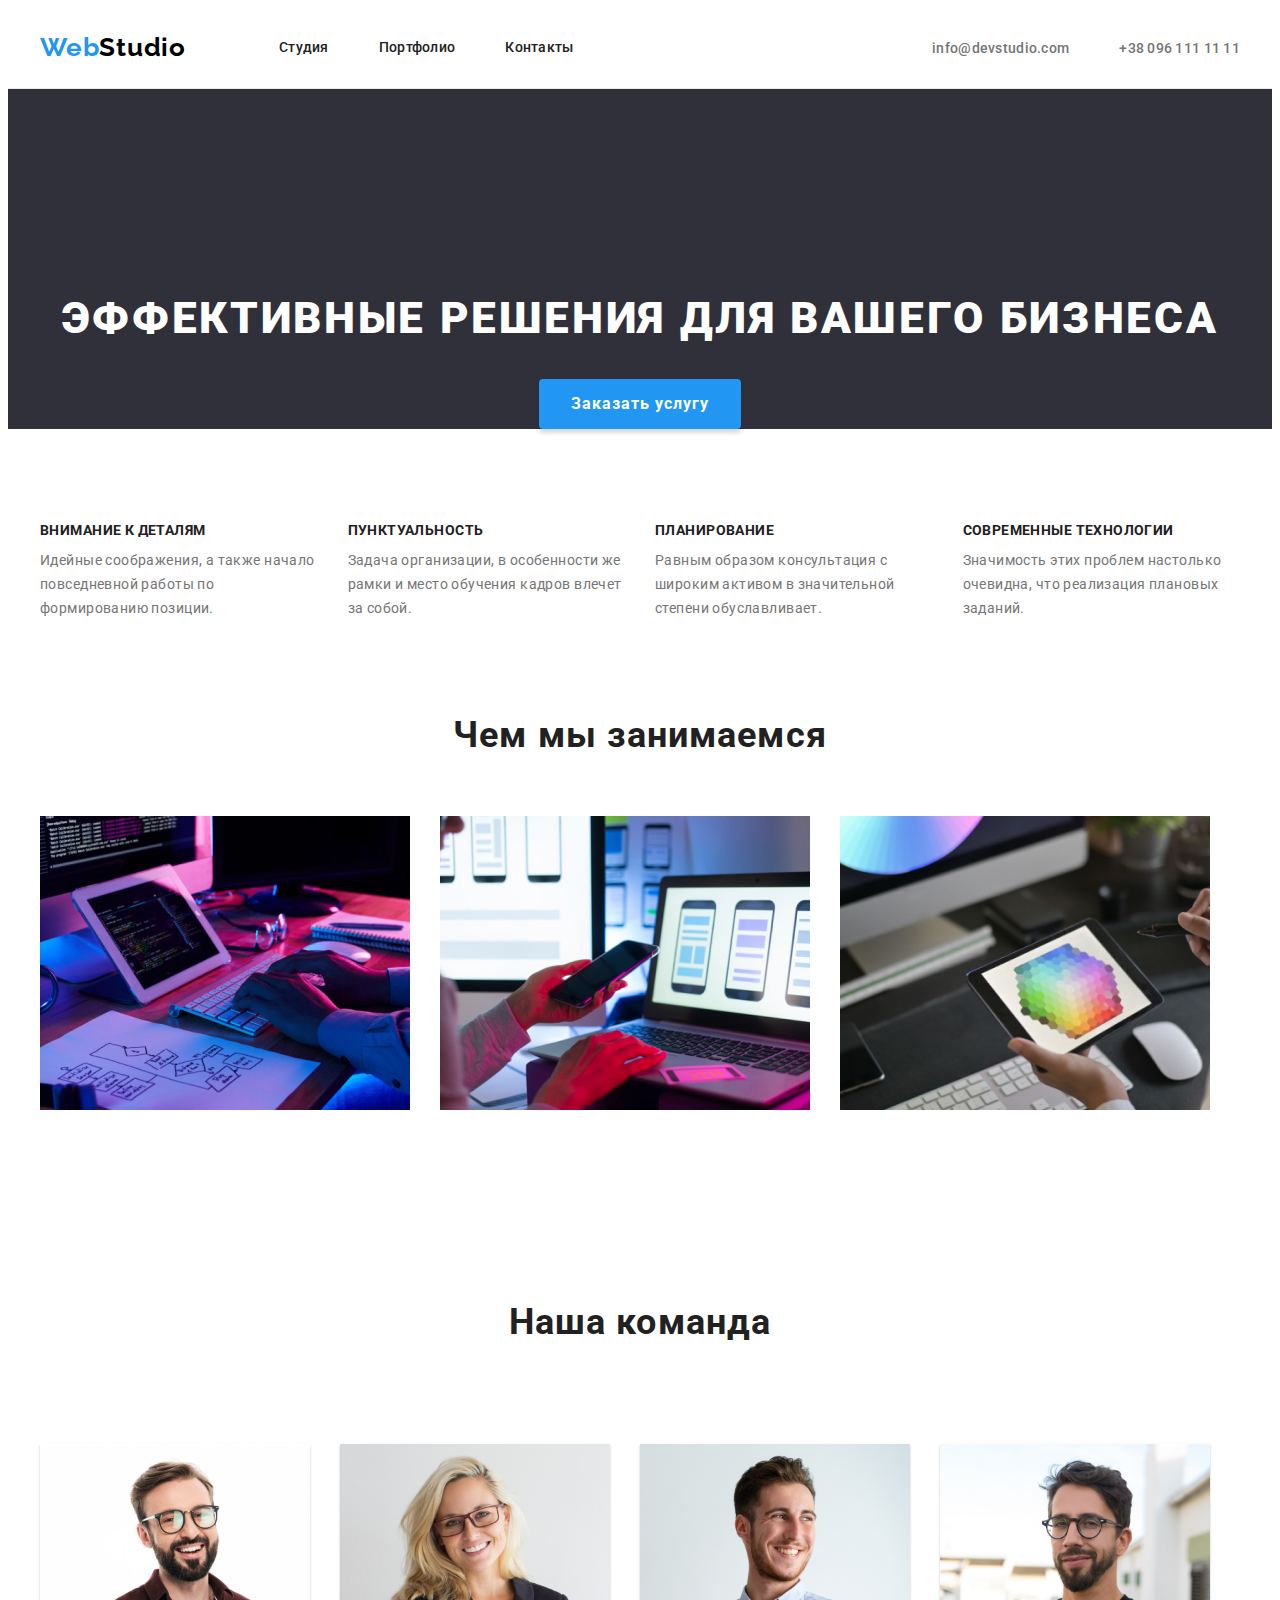
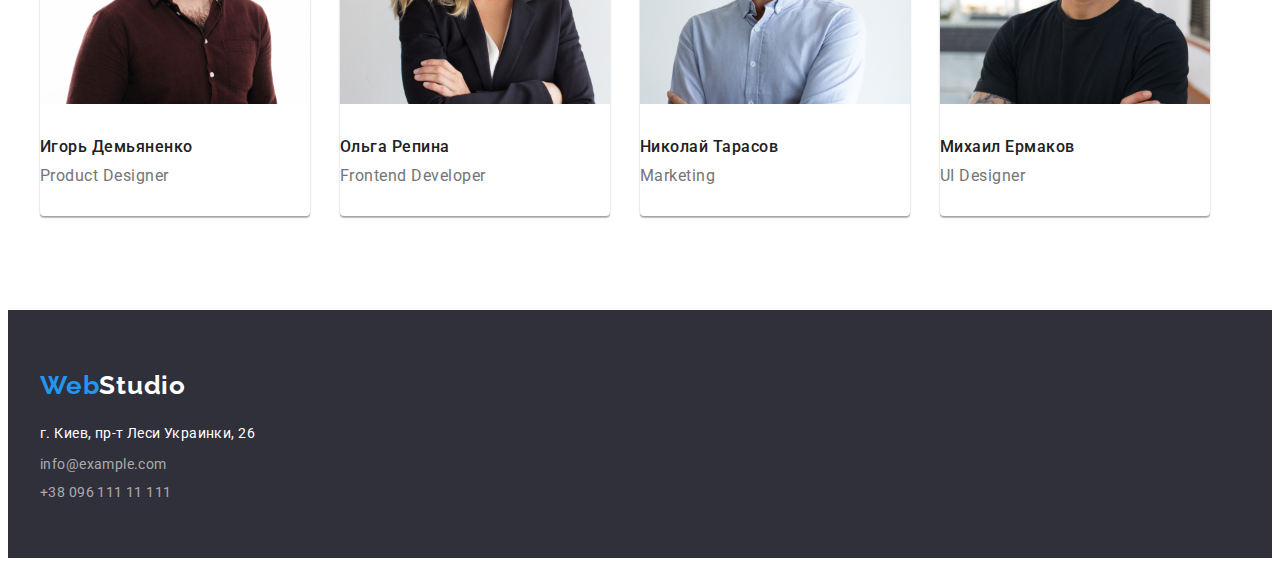
==== index.html @ ff7e905e "Додав стилі та геометрію" ====
<!DOCTYPE html>
<html lang="ru">
    <meta charset="UTF-8" />
    <meta http-equiv="X-UA-Compatible" content="IE=edge" />
    <meta name="viewport" content="width=, initial-scale=1.0" />
    <title>Студия</title>
    <link rel="stylesheet" href="https://fonts.googleapis.com/css2?family=Raleway:wght@700&family=Roboto:wght@400;500;700;900&display=swap" />
    <link rel="stylesheet" 
    href="https://cdnjs.cloudflare.com/ajax/libs/modern-normalize/1.1.0/modern-normalize.min.css" 
    integrity="sha512-wpPYUAdjBVSE4KJnH1VR1HeZfpl1ub8YT/NKx4PuQ5NmX2tKuGu6U/JRp5y+Y8XG2tV+wKQpNHVUX03MfMFn9Q==" 
    crossorigin="anonymous" 
    referrerpolicy="no-referrer" />
    <link rel="stylesheet" href="./css/style.css">
  </head>


  <body>
    <!--Header -->
    <header class="page-header">
        <nav class="container main-nav">
          <a href="index.html" class="logo up"><span class="slogan">Web</span>Studio</a>
          <ul class="site-nav list">
          <li class="item"><a href="./index.html" class="link">Студия</a></li>
          <li class="item"><a href="./portfolio.html" class="link">Портфолио</a></li>
          <li class="item"><a href="#" class="link">Контакты</a></li>
        </ul>
      

      <ul class="auth-nav list">
        <li class="item"><a href="mailto:info@devstudio.com" class="link">info@devstudio.com</a></li>
        <li class="item"><a href="tel:+380961111111" class="link">+38 096 111 11 11</a></li>
      </ul>
    </nav>
      </header>
    <!-- Main -->
    <main>
    <!-- Hero -->
    <section class="hero">
        <h1 class="hero-title">Эффективные решения для вашего бизнеса</h1>
        <button class="button" type="button">Заказать услугу</button>
        </section>
    <!-- Section 1 -->
      <div class="container">
        <section class="section list">
        <ul class="section-item">
          <li class="list-item">
            <h3 class="section-title">Внимание к деталям</h3>
            <p class="text">Идейные соображения, а также начало повседневной работы по формированию позиции.</p>
          </li>
          <li class="list-item">
            <h3 class="section-title">Пунктуальность</h3>
            <p class="text">
              Задача организации, в особенности же рамки и место обучения кадров влечет за собой.
            </p>
          </li>
          <li class="list-item">
            <h3 class="section-title">Планирование</h3>
            <p class="text">
              Равным образом консультация с широким активом в значительной степени обуславливает.
            </p>
          </li>
          <li class="list-item">
            <h3 class="section-title">Современные технологии</h3>
            <p class="text">Значимость этих проблем настолько очевидна, что реализация плановых заданий.</p>
          </li>
        </ul>
      </section>
      </div>
<!-- Section 2 -->
     <div class="container">
       <section class="section item">
        <h2 class="section-title list">Чем мы занимаемся</h2>
        <ul class="section-img">
          <li class="list-item"><img src="images/box1.jpg" alt="написання коду" width="370" height="294" /></li>
          <li class="list-item"><img src="images/box2.jpg" alt="мобільний додаток" width="370" height="294" /></li>
          <li class="list-item"><img src="images/box3.jpg" alt="розробка дизайну" width="370" height="294" /></li>
        </ul>
      </section>
     </div>
<!-- Section 3 -->
      <div class="container">
        <section class="section people">
        <h2 class="section-title list" >Наша команда</h2>
        <ul class="section-item">
          <li class="work-people">
            <img src="images/team1.jpg" alt="чоловік" width="270" height="260" />
            <h3 class="work-list">Игорь Демьяненко</h3>
            <p class="work-title">Product Designer</p>
          </li>
          <li class="work-people">
            <img src="images/team2.jpg" alt="жінка" width="270" height="260" />
            <h3 class="work-list">Ольга Репина</h3>
            <p class="work-title">Frontend Developer</p>
          </li>
          <li class="work-people">
            <img src="images/team3.jpg" alt="чоловік" width="270" height="260" />
            <h3 class="work-list">Николай Тарасов</h3>
            <p class="work-title">Marketing</p>
          </li>
          <li class="work-people">
            <img src="images/team4.jpg" alt="чоловік" width="270" height="260" />
            <h3 class="work-list">Михаил Ермаков</h3>
            <p class="work-title">UI Designer</p>
          </li>
        </ul>
      </section>
      </div>
    </main>

    <!-- Footer -->
    <footer>
     <div class="container">
       <a href="index.html" class="logo down"><span class="slogan">Web</span>Studio</a>
      <address class="address-nav">
        <p class="contact">г. Киев, пр-т Леси Украинки, 26</p>
        <ul>
          <li class="address-link">
            <a class="link mail" href="mailto:info@example.com" >info@example.com</a>
          </li>
          <li class="address-link">
            <a class="link tel" href="tel:+380991111111">+38 096 111 11 111</a>
          </li>
        </ul>
      </address>
     </div>
    </footer>
  </body>
</html>
---- css/style.css ----
:root {
  --primeri-text-color: #757575;
  --secondary-text-color: #212121;
  --accent-text-color: #2196f3;
  --logo-text-color: #000000;
  --primeri-bg-color: #fff;
  --address-color: #fff;
  --address-link: rgba(255, 255, 255, 0.6);
}
/* Основний колір тексту #212121 */
/* Вторинний колір #757575 */
/* Допоміжний колір #2196F3 */
/* Фон заголовка #2F303A */

/* Шрифт лого Raleway 700 */
/* Фонт основного тексту Roboto 400 500 700 900 */

body {
  color: var(--primeri-text-color);
  background-color: var(--primeri-bg-color);
  font-family: Roboto, sans-serif;
  text-decoration: none;
}

ul,
p,
li,
h1,
h2,
h3 {
  margin: 0;
  padding: 0;
}

.container {
  padding-right: 15px;
  padding-left: 15px;
  margin: 0;
  margin-left: auto;
  margin-right: auto;
  width: 1200px;
}

.list {
  margin: 0;
  padding: 0;
}

/* Logo */
.logo.up {
  padding-top: 24px;
  padding-bottom: 25px;

  color: var(--logo-text-color);
  font-weight: 700;
  font-size: 26px;
  line-height: 1.19;
  letter-spacing: 0.03em;
  text-decoration: none;
  font-family: 'Raleway';
}

.slogan {
  color: var(--accent-text-color);
}

/* Navigation */
.site-nav .link,
.auth-nav .link,
.hero-nav .button {
  color: var(--primeri-text-color);
  font-weight: 500;
  font-size: 14px;
  line-height: 1.14;
  letter-spacing: 0.02em;
}

.site-nav {
  display: flex;
  margin-left: 93px;
}

.main-nav {
  display: flex;
  align-items: center;
}

header {
  border-bottom: 1px solid rgba(236, 236, 236, 1);
}
.site-nav .item:not(:last-child) {
  margin-right: 50px;
}

.site-nav .link {
  display: block;
  padding-top: 32px;
  padding-bottom: 32px;

  color: var(--secondary-text-color);
}

.auth-nav {
  display: flex;
  margin-left: auto;
}

.auth-nav .item + .item {
  margin-left: 50px;
}

ul,
a {
  list-style: none;
  text-decoration: none;
}

.site-nav .link:hover,
.site-nav .link:focus,
.auth-nav .link:hover,
.auth-nav .link:focus,
.address-nav .link:hover,
.address-nav .link:focus {
  color: var(--accent-text-color);
}

/* Hero */
/* Тимчасовий фон */
.hero {
  margin-bottom: 94px;

  background-color: #2f303a;

  text-align: center;
}

.hero-title {
  padding-top: 200px;
  margin-bottom: 30px;

  color: #fff;

  font-style: normal;
  font-weight: 900;
  font-size: 44px;
  line-height: 1.36;
  letter-spacing: 0.06em;
  text-transform: uppercase;
}

/* Button */

button {
  color: var(--secondary-text-color);
  background-color: #f5f4fa;
  cursor: pointer;

  font-family: 'Roboto';
  border-radius: 4px;
  border: 0px;
}

.hero button {
  padding: 10px 32px;
  min-width: 200px;
  min-height: 50px;
  box-shadow: 0px 4px 4px rgba(0, 0, 0, 0.15);

  color: #fff;
  background-color: var(--accent-text-color);

  font-size: 16px;
  line-height: 1.87;
  font-weight: 700;
  align-items: center;
  text-align: center;
  letter-spacing: 0.06em;
}

/* Section 1 */
.section-item {
  display: flex;
}

.list-item + .list-item {
  margin-left: 30px;
}
.section {
  margin-bottom: 94px;
}

.section-title {
  margin-bottom: 10px;

  color: var(--secondary-text-color);

  font-weight: 700;
  font-size: 14px;
  line-height: 1.14;
  letter-spacing: 0.03em;
  text-transform: uppercase;
}

.text {
  color: var(--primeri-text-color);
  font-weight: 400;
  font-size: 14px;
  line-height: 1.71;
  letter-spacing: 0.03em;
}

.section-item > .list-item {
  width: calc(100% - 90px / 4);
}

/* Section 2 */

.section-img {
  display: flex;

  width: calc(100% - 60px / 3);
}

.section-img + .section-img {
  margin-left: 30px;
}

.section-title.list {
  padding-bottom: 50px;

  color: var(--secondary-text-color);

  font-weight: 700;
  font-size: 36px;
  line-height: 1.16;
  text-align: center;
  letter-spacing: 0.03em;

  text-transform: none;
}

/* Section 3 */

.section.people > .section-title.list {
  padding-top: 94px;
  margin-bottom: 50px;
}

.section.people > .section-title {
  margin-bottom: 50px;
}

.work-list {
  color: var(--secondary-text-color);

  font-weight: 500;
  font-size: 16px;
  line-height: 1.18;
  letter-spacing: 0.03em;
}

.work-title {
  margin-bottom: 30px;

  color: var(--primeri-text-color);

  font-weight: 400;
  font-size: 16px;
  line-height: 1.18;
  letter-spacing: 0.03em;
}

.work-list {
  margin-top: 30px;
  margin-bottom: 10px;
}

.section.people {
  margin-bottom: 94px;
}

.work-people + .work-people {
  margin-left: 30px;
}

.work-people {
  border-radius: 0px 0px 4px 4px;
  box-shadow: 0px 1px 3px rgba(0, 0, 0, 0.12), 0px 1px 1px rgba(0, 0, 0, 0.14),
    0px 2px 1px rgba(0, 0, 0, 0.2);
}

/* Footer */
/* Тимчасовий фон */
.logo.down {
  display: block;
  padding-top: 60px;
  padding-bottom: 20px;

  color: var(--address-color);

  font-weight: 700;
  font-size: 26px;
  line-height: 1.19;
  letter-spacing: 0.03em;
  text-decoration: none;
  font-family: 'Raleway';
}

footer {
  background-color: #2f303a;
}

.address-nav .contact {
  margin-bottom: 9px;

  color: var(--address-color);

  font-style: normal;
  font-weight: 400;
  font-size: 14px;
  line-height: 24px;
  letter-spacing: 0.03em;
}

.address-nav .link {
  color: var(--address-link);

  text-decoration: none;
  font-style: normal;
  font-weight: 400;
  font-size: 14px;
  line-height: 1.71px;
  letter-spacing: 0.03em;
}

.address-nav {
  padding-bottom: 57px;
}

.address-link:not(:last-child) {
  margin-bottom: 9px;
}

/* Hidden text h1 */
.hero-nav.visually-hidden {
  position: absolute;
  width: 1px;
  height: 1px;
  margin: -1px;
  border: 0;
  padding: 0;

  white-space: nowrap;
  clip-path: inset(100%);
  clip: rect(0 0 0 0);
  overflow: hidden;
}
/* Portfolio */
/* Navigation buttons */

.radio-button {
  display: flex;
  justify-content: center;
  margin-bottom: 34px;
}

.navigation {
  padding: 6px 22px;
  vertical-align: top;

  font-family: 'Roboto';
  font-weight: 500;
  font-size: 16px;
  line-height: 1.62;
  text-align: center;
  letter-spacing: 0.03em;
}

.navigation-element + .navigation-element {
  margin-left: 8px;
}

.navigation:hover,
.navigation:focus {
  color: var(--address-color);
  background-color: var(--accent-text-color);
}

/* Work */
.work .item {
  padding-top: 20px;
  margin-bottom: 4px;

  color: var(--secondary-text-color);

  font-weight: 700;
  font-size: 18px;
  line-height: 2;
  letter-spacing: 0.06em;
}

.work .benefits {
  color: var(--primeri-text-color);

  font-weight: 400;
  font-size: 16px;
  line-height: 1.87;
  letter-spacing: 0.03em;
}

.hero-nav {
  color: #fff;
}

.work {
  display: flex;
  flex-wrap: wrap;
}

.work-slide:not(:nth-child(3n)) {
  margin-right: 30px;
}

.work-slide:not(:nth-last-child(n + 7)) {
  margin-bottom: 30px;
}

.work-slide {
  border-radius: ;
}
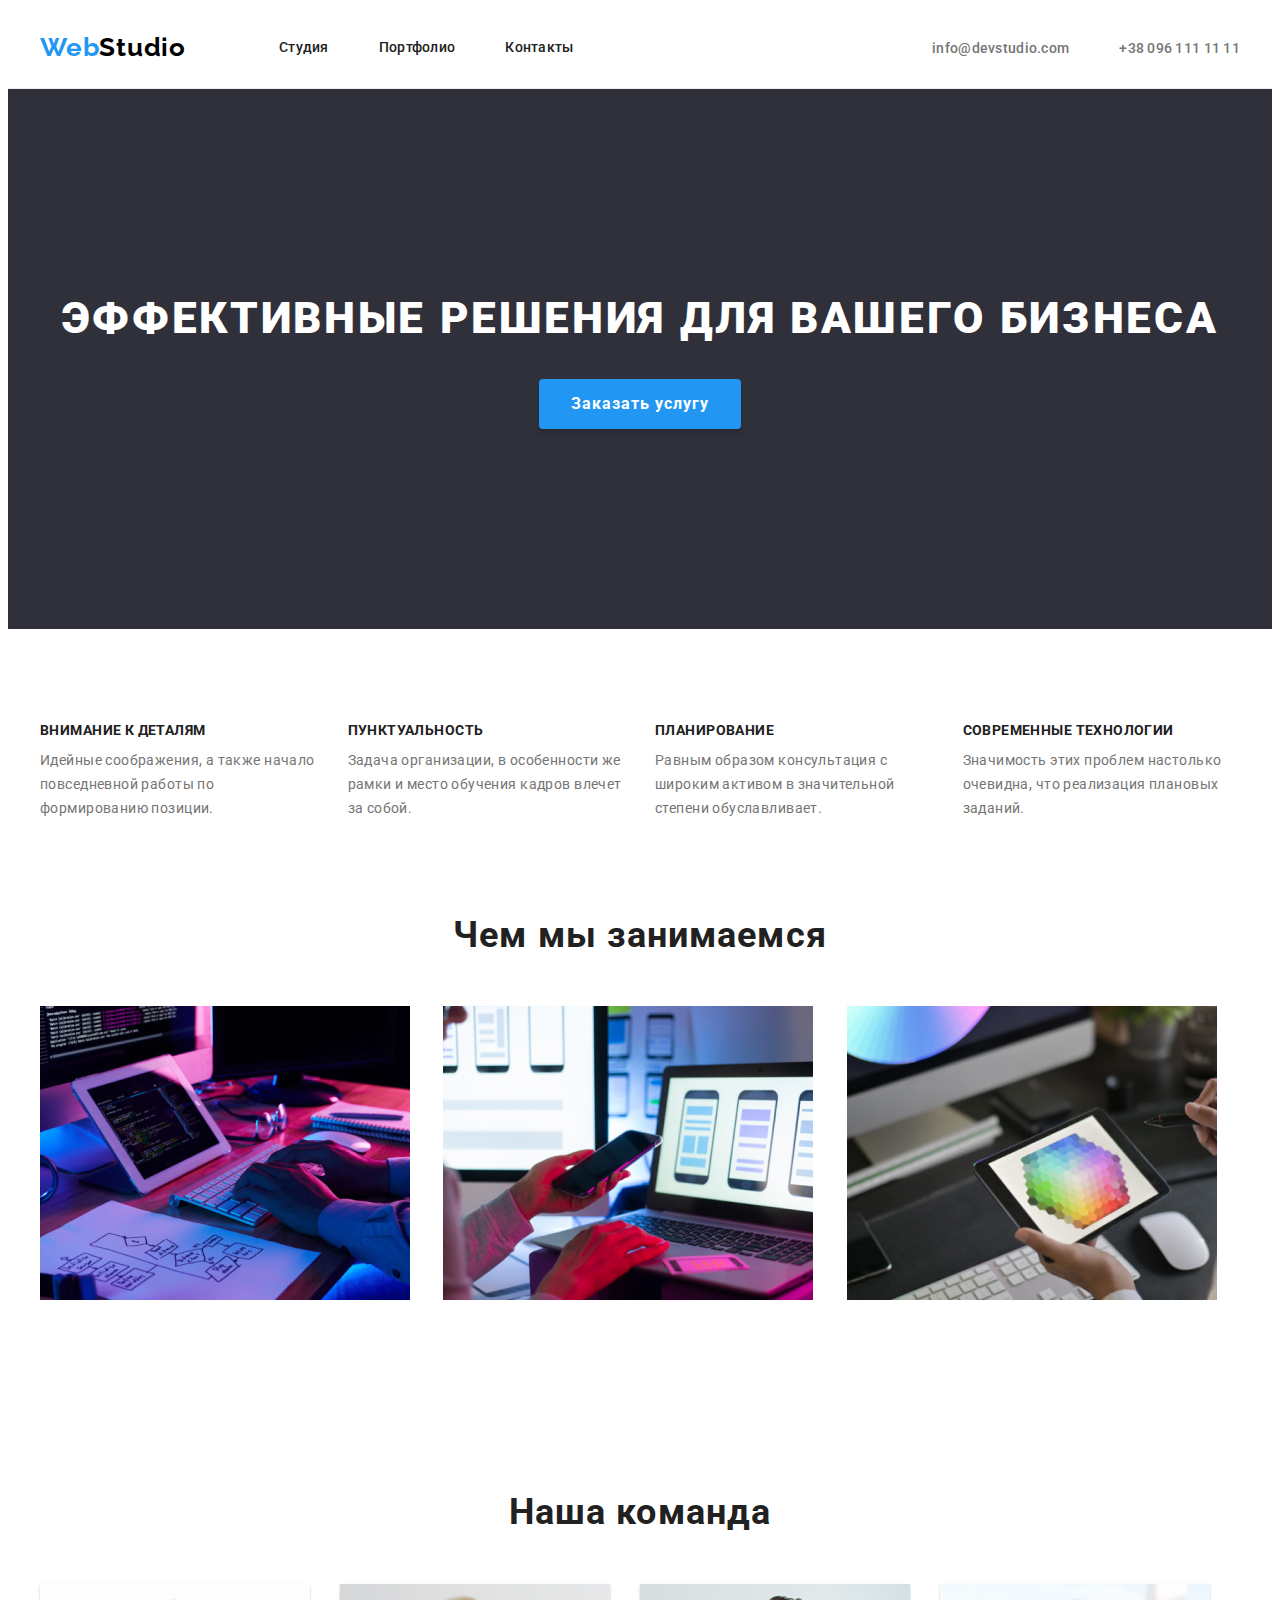
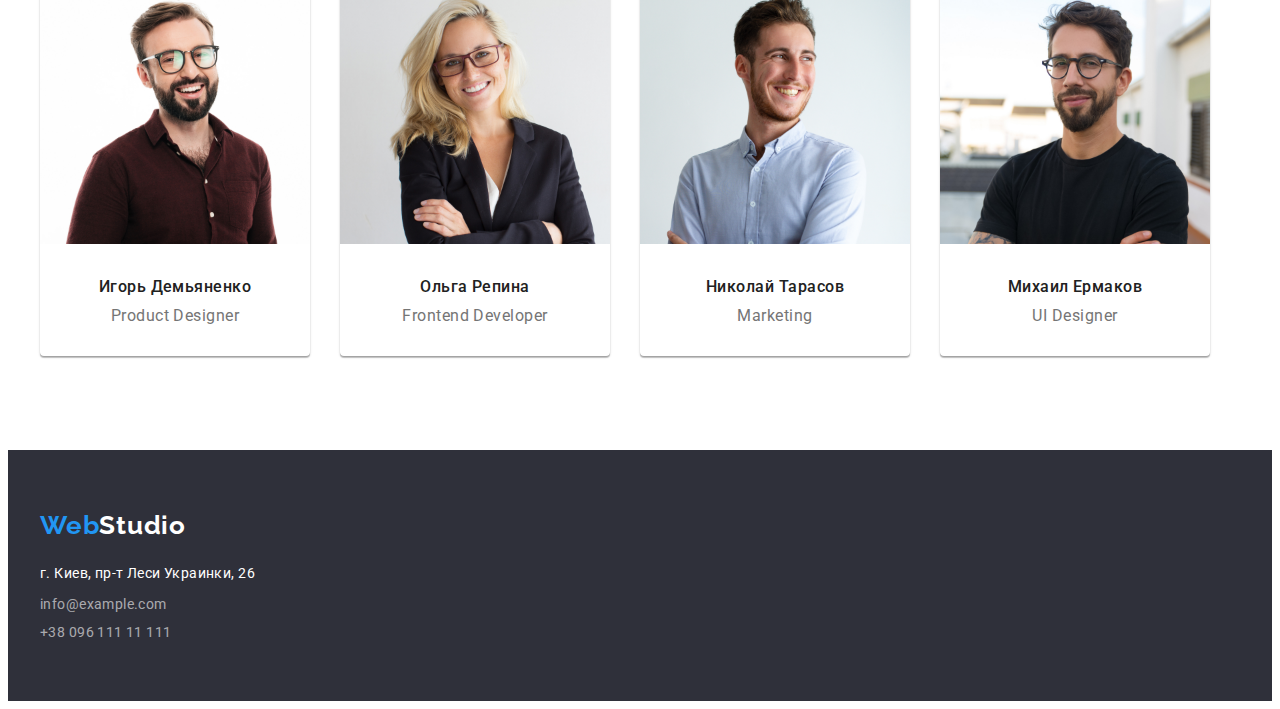
==== commit db565919: "добавив margin та padding" ====
--- a/index.html
+++ b/index.html
@@ -24,9 +24,8 @@
           <li class="item"><a href="./portfolio.html" class="link">Портфолио</a></li>
           <li class="item"><a href="#" class="link">Контакты</a></li>
         </ul>
-      
-
-      <ul class="auth-nav list">
+        
+        <ul class="auth-nav list">
         <li class="item"><a href="mailto:info@devstudio.com" class="link">info@devstudio.com</a></li>
         <li class="item"><a href="tel:+380961111111" class="link">+38 096 111 11 11</a></li>
       </ul>
@@ -40,9 +39,10 @@
         <button class="button" type="button">Заказать услугу</button>
         </section>
     <!-- Section 1 -->
-      <div class="container">
+      
         <section class="section list">
-        <ul class="section-item">
+       <div class="container">
+         <ul class="section-item">
           <li class="list-item">
             <h3 class="section-title">Внимание к деталям</h3>
             <p class="text">Идейные соображения, а также начало повседневной работы по формированию позиции.</p>
@@ -64,65 +64,76 @@
             <p class="text">Значимость этих проблем настолько очевидна, что реализация плановых заданий.</p>
           </li>
         </ul>
+       </div>
       </section>
-      </div>
 <!-- Section 2 -->
-     <div class="container">
-       <section class="section item">
-        <h2 class="section-title list">Чем мы занимаемся</h2>
-        <ul class="section-img">
+<section class="section item">
+        <div class="container">
+          <h2 class="section-title list">Чем мы занимаемся</h2>
+          <ul class="section-img">
           <li class="list-item"><img src="images/box1.jpg" alt="написання коду" width="370" height="294" /></li>
           <li class="list-item"><img src="images/box2.jpg" alt="мобільний додаток" width="370" height="294" /></li>
           <li class="list-item"><img src="images/box3.jpg" alt="розробка дизайну" width="370" height="294" /></li>
         </ul>
+        </div>
       </section>
-     </div>
 <!-- Section 3 -->
-      <div class="container">
         <section class="section people">
-        <h2 class="section-title list" >Наша команда</h2>
+        <div class="container">
+          <h2 class="section-title list" >Наша команда</h2>
         <ul class="section-item">
           <li class="work-people">
             <img src="images/team1.jpg" alt="чоловік" width="270" height="260" />
-            <h3 class="work-list">Игорь Демьяненко</h3>
+            <div class="card-people">
+              <h3 class="work-list">Игорь Демьяненко</h3>
             <p class="work-title">Product Designer</p>
+            </div>
           </li>
           <li class="work-people">
             <img src="images/team2.jpg" alt="жінка" width="270" height="260" />
-            <h3 class="work-list">Ольга Репина</h3>
+            <div class="card-people">
+              <h3 class="work-list">Ольга Репина</h3>
             <p class="work-title">Frontend Developer</p>
+            </div>
           </li>
           <li class="work-people">
             <img src="images/team3.jpg" alt="чоловік" width="270" height="260" />
-            <h3 class="work-list">Николай Тарасов</h3>
+            <div class="card-people">
+              <h3 class="work-list">Николай Тарасов</h3>
             <p class="work-title">Marketing</p>
+            </div>
           </li>
           <li class="work-people">
             <img src="images/team4.jpg" alt="чоловік" width="270" height="260" />
-            <h3 class="work-list">Михаил Ермаков</h3>
+            <div class="card-people">
+              <h3 class="work-list">Михаил Ермаков</h3>
             <p class="work-title">UI Designer</p>
+            </div>
           </li>
         </ul>
+        </div>
       </section>
-      </div>
     </main>
 
     <!-- Footer -->
     <footer>
-     <div class="container">
+      <section class="section-footer">
+         <div class="container">
        <a href="index.html" class="logo down"><span class="slogan">Web</span>Studio</a>
       <address class="address-nav">
         <p class="contact">г. Киев, пр-т Леси Украинки, 26</p>
-        <ul>
-          <li class="address-link">
+        <ul class="conection">
+          <li class="address-mail">
             <a class="link mail" href="mailto:info@example.com" >info@example.com</a>
           </li>
-          <li class="address-link">
+          <li class="address-tel">
             <a class="link tel" href="tel:+380991111111">+38 096 111 11 111</a>
           </li>
         </ul>
       </address>
      </div>
+      </section>
+    
     </footer>
   </body>
 </html>
--- a/css/style.css
+++ b/css/style.css
@@ -127,7 +127,8 @@
 /* Hero */
 /* Тимчасовий фон */
 .hero {
-  margin-bottom: 94px;
+  padding-top: 200px;
+  padding-bottom: 200px;
 
   background-color: #2f303a;
 
@@ -135,10 +136,8 @@
 }
 
 .hero-title {
-  padding-top: 200px;
+  color: #fff;
   margin-bottom: 30px;
-
-  color: #fff;
 
   font-style: normal;
   font-weight: 900;
@@ -209,7 +208,7 @@
   letter-spacing: 0.03em;
 }
 
-.section-item > .list-item {
+.container .list-item {
   width: calc(100% - 90px / 4);
 }
 
@@ -226,8 +225,7 @@
 }
 
 .section-title.list {
-  padding-bottom: 50px;
-
+  margin-bottom: 50px;
   color: var(--secondary-text-color);
 
   font-weight: 700;
@@ -240,17 +238,14 @@
 }
 
 /* Section 3 */
-
-.section.people > .section-title.list {
+.section.list {
   padding-top: 94px;
-  margin-bottom: 50px;
-}
-
-.section.people > .section-title {
-  margin-bottom: 50px;
-}
-
+  padding-bottom: 94px;
+  margin-bottom: 0;
+}
 .work-list {
+  margin-bottom: 10px;
+
   color: var(--secondary-text-color);
 
   font-weight: 500;
@@ -259,20 +254,17 @@
   letter-spacing: 0.03em;
 }
 
+.section.people .section-title {
+  padding-top: 94px;
+}
+
 .work-title {
-  margin-bottom: 30px;
-
   color: var(--primeri-text-color);
 
   font-weight: 400;
   font-size: 16px;
   line-height: 1.18;
   letter-spacing: 0.03em;
-}
-
-.work-list {
-  margin-top: 30px;
-  margin-bottom: 10px;
 }
 
 .section.people {
@@ -289,12 +281,21 @@
     0px 2px 1px rgba(0, 0, 0, 0.2);
 }
 
+.card-people {
+  text-align: center;
+  padding-top: 30px;
+  padding-bottom: 30px;
+}
+
 /* Footer */
 /* Тимчасовий фон */
+.section-footer {
+  padding-top: 60px;
+  padding-bottom: 60px;
+}
 .logo.down {
   display: block;
-  padding-top: 60px;
-  padding-bottom: 20px;
+  margin-bottom: 20px;
 
   color: var(--address-color);
 
@@ -331,14 +332,6 @@
   font-size: 14px;
   line-height: 1.71px;
   letter-spacing: 0.03em;
-}
-
-.address-nav {
-  padding-bottom: 57px;
-}
-
-.address-link:not(:last-child) {
-  margin-bottom: 9px;
 }
 
 /* Hidden text h1 */
@@ -355,13 +348,21 @@
   clip: rect(0 0 0 0);
   overflow: hidden;
 }
+
+.address-mail {
+  margin-bottom: 9px;
+}
+
 /* Portfolio */
 /* Navigation buttons */
+.container.button-elements {
+  padding-top: 94px;
+  padding-bottom: 50px;
+}
 
 .radio-button {
   display: flex;
   justify-content: center;
-  margin-bottom: 34px;
 }
 
 .navigation {
@@ -387,10 +388,23 @@
 }
 
 /* Work */
-.work .item {
-  padding-top: 20px;
-  margin-bottom: 4px;
-
+.wirk-card {
+  margin-left: auto;
+  margin-right: auto;
+}
+
+.work {
+  display: flex;
+  flex-wrap: wrap;
+  box-sizing: 100%;
+  flex-basis: calc(100% / 3);
+}
+
+.work-element {
+  padding: 20px 24px;
+}
+
+.work-element .item {
   color: var(--secondary-text-color);
 
   font-weight: 700;
@@ -399,7 +413,7 @@
   letter-spacing: 0.06em;
 }
 
-.work .benefits {
+.work-element .benefits {
   color: var(--primeri-text-color);
 
   font-weight: 400;
@@ -412,19 +426,16 @@
   color: #fff;
 }
 
-.work {
-  display: flex;
-  flex-wrap: wrap;
+.work-slide {
+  border: 1px solid rgba(238, 238, 238, 1);
+  box-sizing: border-box;
+  width: 370px;
 }
 
 .work-slide:not(:nth-child(3n)) {
   margin-right: 30px;
 }
 
-.work-slide:not(:nth-last-child(n + 7)) {
+.work-slide:not(:nth-child(n + 7)) {
   margin-bottom: 30px;
 }
-
-.work-slide {
-  border-radius: ;
-}
